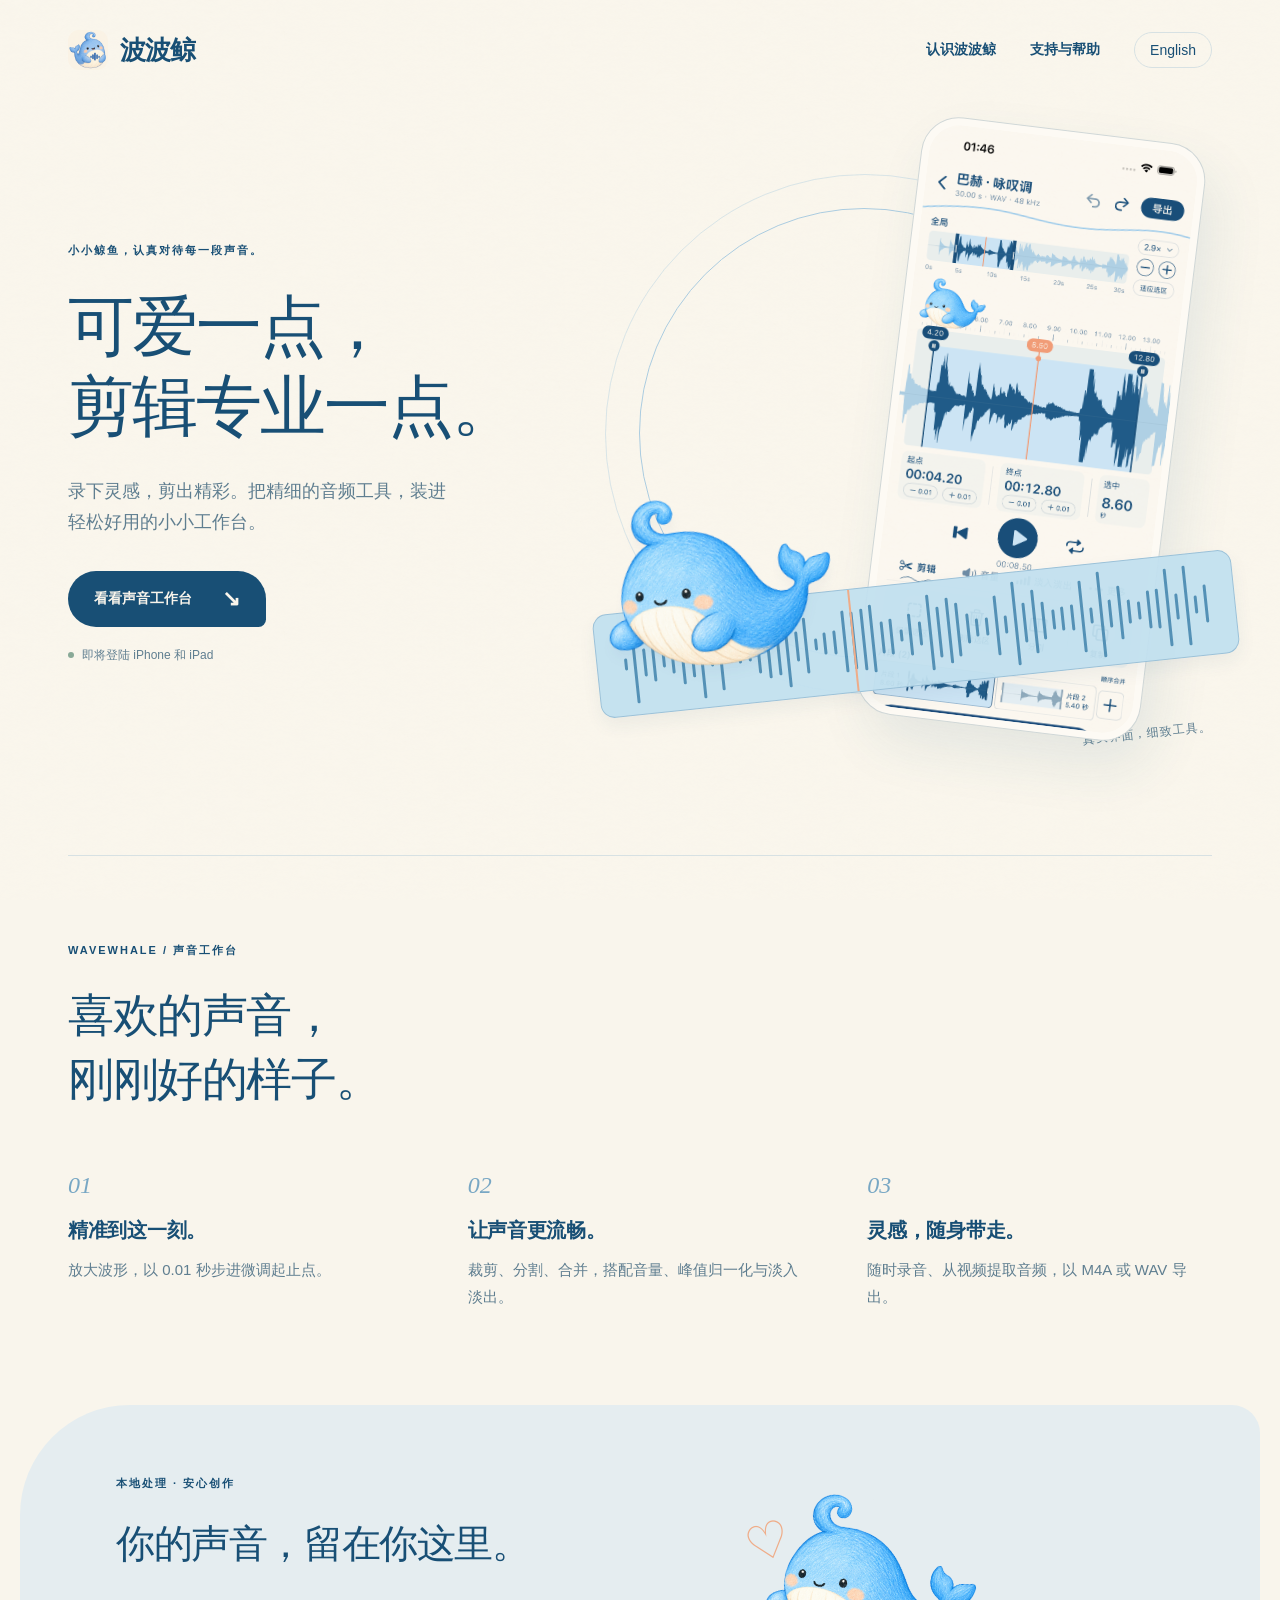
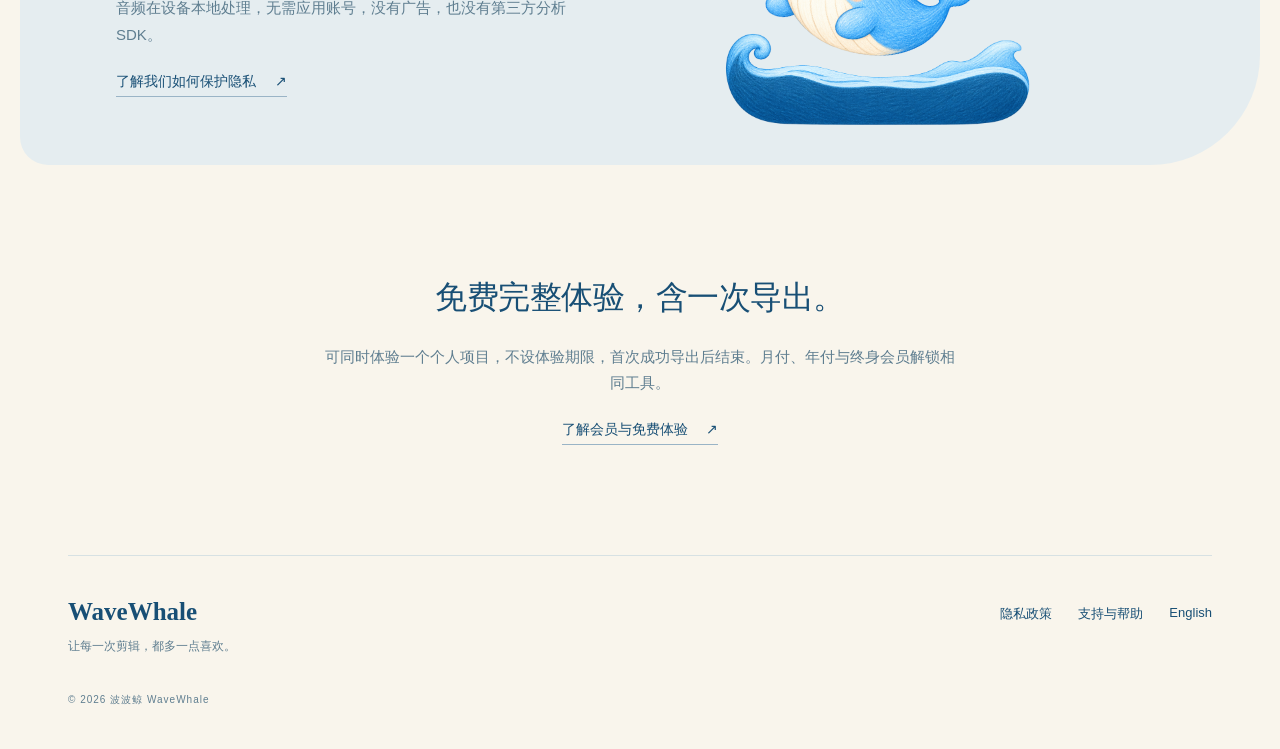
==== zh/index.html @ 1b1c47eb "Publish Chinese website, privacy and support" ====
<!doctype html><html lang="zh-Hans"><head><meta charset="utf-8"><meta name="viewport" content="width=device-width,initial-scale=1"><title>波波鲸 WaveWhale｜可爱又专业的音频剪辑</title><meta name="description" content="录下灵感，剪出精彩。把精细的音频工具，装进轻松好用的小小工作台。"><meta name="theme-color" content="#f9f5ec"><link rel="canonical" href="https://fzelinda.github.io/wavewhale/zh/index.html"><link rel="alternate" hreflang="en" href="https://fzelinda.github.io/wavewhale/index.html"><link rel="alternate" hreflang="zh-Hans" href="https://fzelinda.github.io/wavewhale/zh/index.html"><link rel="alternate" hreflang="x-default" href="https://fzelinda.github.io/wavewhale/index.html"><meta property="og:title" content="波波鲸 WaveWhale｜可爱又专业的音频剪辑"><meta property="og:description" content="录下灵感，剪出精彩。把精细的音频工具，装进轻松好用的小小工作台。"><meta property="og:type" content="website"><meta property="og:url" content="https://fzelinda.github.io/wavewhale/zh/index.html"><meta property="og:image" content="https://fzelinda.github.io/wavewhale/assets/icon.png"><meta name="twitter:card" content="summary"><link rel="icon" href="../assets/icon.png"><link rel="apple-touch-icon" href="../assets/icon.png"><link rel="stylesheet" href="../styles.css"></head><body><a class="skip" href="#main">跳到内容</a><header><a class="brand" href="index.html"><img src="../assets/icon.png" width="40" height="40" alt=""><span>波波鲸</span></a><nav aria-label="主导航"><a href="index.html#studio">认识波波鲸</a><a href="support.html">支持与帮助</a><a class="lang" href="../index.html" lang="en">English</a></nav></header><main id="main"><section class="hero"><div class="hero-copy"><p class="eyebrow">小小鲸鱼，认真对待每一段声音。</p><h1>可爱一点，<br>剪辑专业一点。</h1><p class="intro">录下灵感，剪出精彩。把精细的音频工具，装进轻松好用的小小工作台。</p><a class="button" href="#studio">看看声音工作台 <span aria-hidden="true">↘</span></a><span class="launch"><i></i>即将登陆 iPhone 和 iPad</span></div><div class="hero-scene" aria-label="波波鲸编辑界面"><span class="orbit orbit-a"></span><span class="orbit orbit-b"></span><div class="phone"><img src="../assets/editor-zh.png" width="1178" height="2556" alt="波波鲸真实编辑界面：波形、选区、裁剪与片段工具"></div><div class="sound-ribbon" aria-hidden="true"><div class="bars"><i style="--h:12%;--d:0.0s"></i><i style="--h:79%;--d:0.07s"></i><i style="--h:28%;--d:0.14s"></i><i style="--h:39%;--d:0.21000000000000002s"></i><i style="--h:14%;--d:0.28s"></i><i style="--h:28%;--d:0.35000000000000003s"></i><i style="--h:51%;--d:0.42000000000000004s"></i><i style="--h:40%;--d:0.49000000000000005s"></i><i style="--h:82%;--d:0.56s"></i><i style="--h:21%;--d:0.6300000000000001s"></i><i style="--h:70%;--d:0.7000000000000001s"></i><i style="--h:18%;--d:0.77s"></i><i style="--h:22%;--d:0.8400000000000001s"></i><i style="--h:19%;--d:0.9100000000000001s"></i><i style="--h:45%;--d:0.9800000000000001s"></i><i style="--h:57%;--d:1.05s"></i><i style="--h:52%;--d:1.12s"></i><i style="--h:78%;--d:1.1900000000000002s"></i><i style="--h:29%;--d:1.2600000000000002s"></i><i style="--h:55%;--d:1.33s"></i><i style="--h:12%;--d:1.4000000000000001s"></i><i style="--h:21%;--d:1.4700000000000002s"></i><i style="--h:24%;--d:1.54s"></i><i style="--h:61%;--d:1.61s"></i><i style="--h:56%;--d:1.6800000000000002s"></i><i style="--h:61%;--d:1.7500000000000002s"></i><i style="--h:67%;--d:1.8200000000000003s"></i><i style="--h:31%;--d:1.8900000000000001s"></i><i style="--h:36%;--d:1.9600000000000002s"></i><i style="--h:12%;--d:2.0300000000000002s"></i><i style="--h:41%;--d:2.1s"></i><i style="--h:23%;--d:2.1700000000000004s"></i><i style="--h:75%;--d:2.24s"></i><i style="--h:50%;--d:2.31s"></i><i style="--h:65%;--d:2.3800000000000003s"></i><i style="--h:53%;--d:2.45s"></i><i style="--h:29%;--d:2.5200000000000005s"></i><i style="--h:17%;--d:2.5900000000000003s"></i><i style="--h:17%;--d:2.66s"></i><i style="--h:58%;--d:2.7300000000000004s"></i><i style="--h:17%;--d:2.8000000000000003s"></i><i style="--h:83%;--d:2.87s"></i><i style="--h:40%;--d:2.9400000000000004s"></i><i style="--h:62%;--d:3.0100000000000002s"></i><i style="--h:37%;--d:3.08s"></i><i style="--h:20%;--d:3.1500000000000004s"></i><i style="--h:24%;--d:3.22s"></i><i style="--h:26%;--d:3.2900000000000005s"></i><i style="--h:71%;--d:3.3600000000000003s"></i><i style="--h:15%;--d:3.43s"></i><i style="--h:84%;--d:3.5000000000000004s"></i><i style="--h:28%;--d:3.5700000000000003s"></i><i style="--h:53%;--d:3.6400000000000006s"></i><i style="--h:23%;--d:3.7100000000000004s"></i><i style="--h:17%;--d:3.7800000000000002s"></i><i style="--h:38%;--d:3.8500000000000005s"></i><i style="--h:39%;--d:3.9200000000000004s"></i><i style="--h:77%;--d:3.99s"></i><i style="--h:26%;--d:4.0600000000000005s"></i><i style="--h:79%;--d:4.130000000000001s"></i><i style="--h:18%;--d:4.2s"></i><i style="--h:38%;--d:4.2700000000000005s"></i></div><span class="ribbon-head"></span></div><img class="scene-whale" src="../assets/whale.png" alt="" width="1254" height="1254"><span class="scene-note">真实界面，细致工具。</span></div></section><section class="studio" id="studio"><p class="eyebrow">WAVEWHALE / 声音工作台</p><h2>喜欢的声音，<br>刚刚好的样子。</h2><div class="features"><article><span class="number">01</span><h3>精准到这一刻。</h3><p>放大波形，以 0.01 秒步进微调起止点。</p></article><article><span class="number">02</span><h3>让声音更流畅。</h3><p>裁剪、分割、合并，搭配音量、峰值归一化与淡入淡出。</p></article><article><span class="number">03</span><h3>灵感，随身带走。</h3><p>随时录音、从视频提取音频，以 M4A 或 WAV 导出。</p></article></div></section><section class="privacy-feature"><div><span class="eyebrow">本地处理 · 安心创作</span><h2>你的声音，留在你这里。</h2><p>音频在设备本地处理，无需应用账号，没有广告，也没有第三方分析 SDK。</p><a class="text-link" href="privacy.html">了解我们如何保护隐私 <span aria-hidden="true">↗</span></a></div><div class="privacy-art" aria-hidden="true"><img src="../assets/whale.png" width="1254" height="1254"><span class="lock">♡</span><img class="small-wave" src="../assets/wave.png" width="1860" height="846"></div></section><section class="try"><h2>免费完整体验，含一次导出。</h2><p>可同时体验一个个人项目，不设体验期限，首次成功导出后结束。月付、年付与终身会员解锁相同工具。</p><a class="text-link" href="support.html#membership">了解会员与免费体验 <span aria-hidden="true">↗</span></a></section></main><footer><div class="footer-brand">WaveWhale<span>让每一次剪辑，都多一点喜欢。</span></div><div><a href="privacy.html">隐私政策</a><a href="support.html">支持与帮助</a><a href="../index.html">English</a></div><small>© 2026 波波鲸 WaveWhale</small></footer></body></html>
---- styles.css ----
:root{--ink:#184f75;--muted:#5f7e90;--paper:#f9f5ec;--sky:#bdddf1;--line:#d7e1e3;--orange:#efac88}*{box-sizing:border-box}html{scroll-behavior:smooth;scroll-padding-top:35px}body{margin:0;background:var(--paper);color:var(--ink);font-family:-apple-system,BlinkMacSystemFont,'Segoe UI','PingFang SC','Microsoft YaHei',sans-serif;-webkit-font-smoothing:antialiased}body:before{content:'';position:fixed;inset:0;background:url(assets/paper.png) center/900px;opacity:.2;z-index:-1;pointer-events:none}a{color:inherit;text-decoration:none}a:focus-visible{outline:3px solid var(--orange);outline-offset:6px;border-radius:3px}p{line-height:1.75;margin:0}header{max-width:1240px;margin:auto;padding:30px 48px;display:flex;align-items:center;justify-content:space-between;gap:20px}.brand{display:flex;gap:12px;align-items:center;font-family:Georgia,'Songti SC',serif;font-size:26px;font-weight:700;letter-spacing:-1px}.brand img{border-radius:11px}nav{display:flex;align-items:center;gap:34px;font-size:14px;font-weight:600}nav a:hover,.text-link:hover{color:#3183b4}.lang{border:1px solid var(--line);padding:9px 15px;border-radius:24px;font-weight:500}.skip{position:fixed;top:-100px;left:15px;background:var(--ink);color:white;padding:15px;z-index:50}.skip:focus{top:15px}.hero{max-width:1240px;margin:auto;display:grid;grid-template-columns:.96fr 1.04fr;min-height:755px;align-items:center;padding:15px 48px 65px;gap:35px;overflow:hidden}.eyebrow{font-size:11px;letter-spacing:2px;font-weight:700;line-height:1.7}.hero h1{font-family:Georgia,'Songti SC','STSong',serif;font-size:clamp(58px,6.4vw,85px);line-height:1.07;letter-spacing:-4px;margin:27px 0 28px;font-weight:500}.hero .intro{font-size:18px;max-width:390px;color:var(--muted)}.button{display:inline-flex;justify-content:space-between;align-items:center;gap:30px;background:var(--ink);color:var(--paper);border-radius:30px 30px 8px 30px;padding:17px 26px;font-size:14px;font-weight:600;transition:transform .25s,background .25s}.button:hover{background:#22658d;transform:translateY(-3px)}.button span{font-size:22px;line-height:1}.hero .button{margin-top:32px}.launch{display:flex;align-items:center;gap:8px;font-size:12px;color:var(--muted);margin-top:20px}.launch i{width:6px;height:6px;background:#89a997;border-radius:50%}.hero-scene{position:relative;height:670px;isolation:isolate}.phone{position:absolute;top:10px;right:38px;width:286px;padding:7px;background:#fdfaf4;border:1px solid #d0d7d7;border-radius:38px;transform:rotate(7deg);box-shadow:14px 26px 55px #23587819;overflow:hidden;z-index:2}.phone img{display:block;width:100%;height:auto;border-radius:31px}.orbit{position:absolute;border-radius:50%;border:1px solid #abcce0;z-index:-1}.orbit-a{width:450px;height:450px;top:90px;left:4px}.orbit-b{width:520px;height:520px;top:56px;left:-30px;opacity:.42}.sound-ribbon{position:absolute;z-index:3;left:-40px;right:-25px;bottom:102px;height:104px;background:#c2e0efef;border-radius:14px;transform:rotate(-6deg);border:1px solid #9bc1d8;box-shadow:0 8px 18px #1e567310;overflow:hidden}.bars{height:100%;display:flex;align-items:center;justify-content:space-evenly;padding:0 20px}.bars i{height:var(--h);width:3px;border-radius:3px;background:#397ea8;opacity:.8}.ribbon-head{position:absolute;width:2px;top:0;bottom:0;left:40%;background:var(--orange);animation:playhead 8s ease-in-out infinite}.scene-whale{position:absolute;width:240px;height:auto;z-index:4;left:-42px;bottom:95px;transform:rotate(-8deg);filter:drop-shadow(0 10px 5px #17446609)}.scene-note{position:absolute;bottom:46px;right:0;font-size:12px;letter-spacing:1px;transform:rotate(-6deg);color:var(--muted)}.studio{max-width:1144px;margin:0 auto;padding:85px 0 95px;border-top:1px solid var(--line)}h2{font-family:Georgia,'Songti SC',serif;font-size:46px;letter-spacing:-1.4px;line-height:1.2;font-weight:500;margin:24px 0}.features{display:grid;grid-template-columns:repeat(3,1fr);gap:55px;margin-top:60px}.number{font-family:Georgia,serif;font-style:italic;font-size:24px;color:#78a7c4}.features h3{font-size:20px;font-weight:600;margin:18px 0 13px;letter-spacing:-.3px}.features p{font-size:15px;color:var(--muted)}.privacy-feature{position:relative;max-width:1240px;margin:0 auto;padding:65px 96px;background:#e5edf0;display:grid;grid-template-columns:1.3fr 1fr;gap:60px;border-radius:110px 28px 110px 28px;overflow:hidden;align-items:center}.privacy-feature h2{font-size:39px}.privacy-feature p{font-size:15px;color:var(--muted);max-width:460px}.text-link{display:inline-block;font-size:14px;border-bottom:1px solid #9ab4c6;padding:0 0 5px;margin-top:25px}.text-link span{margin-left:15px}.privacy-art{height:230px;position:relative}.privacy-art>img:first-child{width:215px;height:auto;position:absolute;left:30px;top:-5px;transform:rotate(9deg)}.privacy-art .small-wave{position:absolute;width:310px;height:auto;left:-12px;bottom:-33px}.lock{position:absolute;top:43px;left:12px;color:var(--orange);font-size:50px;transform:rotate(-18deg);z-index:1}.try{max-width:680px;text-align:center;margin:110px auto;padding:0 24px}.try h2{font-size:32px;letter-spacing:-.5px}.try p{color:var(--muted);font-size:15px}footer{max-width:1144px;margin:0 auto;border-top:1px solid var(--line);padding:42px 0;display:flex;justify-content:space-between;align-items:flex-start;flex-wrap:wrap;gap:35px}.footer-brand{font-family:Georgia,serif;font-size:25px;font-weight:700}.footer-brand span{display:block;font:12px/1.8 -apple-system,BlinkMacSystemFont,'Segoe UI',sans-serif;color:var(--muted);margin-top:10px}footer>div:nth-child(2){display:flex;gap:26px;font-size:13px;padding-top:7px}footer small{width:100%;font-size:10px;letter-spacing:1px;color:var(--muted)}.document{max-width:1144px;margin:40px auto 100px}.document-title{border-bottom:1px solid var(--line);padding:30px 0 55px}.document h1{font:500 65px/1.15 Georgia,'Songti SC',serif;letter-spacing:-2px;margin:22px 0}.document-title>p:not(.eyebrow){color:var(--muted);font-size:17px}.document-title small{display:block;color:var(--muted);font-size:12px;margin-top:14px}.document-grid{display:grid;grid-template-columns:230px 1fr;gap:65px;padding-top:50px}.document aside{align-self:start;position:sticky;top:28px}.document aside h2{font:600 12px/1.5 -apple-system,BlinkMacSystemFont,sans-serif;letter-spacing:1px;margin:0 0 20px;color:var(--muted)}.document aside a{display:block;font-size:13px;line-height:1.5;padding:8px 0}.document aside a:hover{text-decoration:underline}.document article{max-width:740px}.document article section{scroll-margin-top:35px;margin-bottom:39px}.document article h2{font:600 22px/1.4 -apple-system,BlinkMacSystemFont,'Segoe UI','PingFang SC',sans-serif;letter-spacing:-.2px;margin:0 0 14px}.document article p{font-size:15px;line-height:1.9;color:#3e6178}.document article p a{text-decoration:underline;text-decoration-color:#a4bccc;text-underline-offset:3px}.contact{padding:30px;background:#eaf0f0;border-radius:12px 40px 12px 40px}.contact p{font-size:12px!important;line-height:1.7!important;margin-top:20px}.contact .button{font-size:13px}html[lang=zh-Hans] .hero h1{font-size:66px;line-height:1.22;letter-spacing:-2px}html[lang=zh-Hans] h2{line-height:1.4}html[lang=zh-Hans] .document h1{font-size:57px}@keyframes playhead{0%,100%{left:31%}50%{left:76%}}@media(max-width:1200px){.studio,footer,.document{margin-left:48px;margin-right:48px}.privacy-feature{margin-left:24px;margin-right:24px;padding:55px 55px}.hero{gap:0}.phone{right:5px}.sound-ribbon{right:-25px;left:-10px}.scene-whale{left:-20px;width:215px}.hero h1{font-size:68px}.hero-scene{height:635px}html[lang=zh-Hans] .hero h1{font-size:57px}}@media(max-width:850px){header{padding:24px}.hero{padding:30px 24px 50px;grid-template-columns:1fr;gap:25px;max-width:620px}.hero-copy{text-align:center}.hero .intro{margin:auto}.hero h1{font-size:68px;letter-spacing:-3px}.hero .button{margin-top:25px}.launch{justify-content:center}.hero-scene{height:650px;max-width:500px;width:100%;margin:auto}.phone{right:55px}.scene-whale{left:4px;width:215px}.sound-ribbon{left:10px;right:10px}.orbit-a{left:0}.orbit-b{left:-35px}.scene-note{right:38px}.studio{margin:0 32px;padding:55px 0}.features{gap:26px;margin-top:40px}.features h3{font-size:18px}.features p{font-size:14px}h2{font-size:40px}.privacy-feature{padding:45px 35px;gap:20px;grid-template-columns:1.3fr 1fr}.privacy-feature h2{font-size:31px}.privacy-art{transform:scale(.82);transform-origin:left center}.document{margin:20px 32px 65px}.document-grid{grid-template-columns:1fr;gap:30px;padding-top:30px}.document aside{position:static;display:flex;flex-wrap:wrap;gap:3px 20px;border-bottom:1px solid var(--line);padding-bottom:25px}.document aside h2{width:100%;margin-bottom:6px}.document aside a{font-size:12px}.document h1{font-size:53px}.document-title{padding-top:20px}footer{margin:0 32px}.try{margin:75px auto}}@media(max-width:540px){header{padding:20px;gap:10px}.brand{font-size:21px;gap:8px}.brand img{width:33px;height:33px;border-radius:9px}nav{gap:13px;font-size:12px}nav a:first-child{display:none}.lang{padding:7px 10px}.hero{padding:30px 20px 28px}.eyebrow{font-size:9px;letter-spacing:1.4px}.hero h1{font-size:61px;margin:22px 0;letter-spacing:-2px}.hero .intro{font-size:16px;max-width:325px}.hero .button{font-size:13px}.hero-scene{height:600px;margin-top:16px}.phone{width:250px;right:25px;top:10px;border-radius:33px}.phone img{border-radius:27px}.orbit-a{width:335px;height:335px;left:0;top:95px}.orbit-b{width:395px;height:395px;left:-30px;top:65px}.scene-whale{width:185px;left:-9px;bottom:97px}.sound-ribbon{height:84px;left:-5px;right:-9px;bottom:109px}.bars{padding:0 10px}.bars i{width:2px}.scene-note{right:7px;bottom:57px;font-size:10px}.studio{margin:0 24px;padding:50px 0}.studio h2{font-size:36px}.features{grid-template-columns:1fr;gap:28px;margin-top:32px}.features article{position:relative;padding-left:43px}.number{position:absolute;left:0;top:5px;font-size:21px}.features h3{margin:0 0 9px}.features p{font-size:14px}.privacy-feature{display:flex;flex-direction:column;margin:0 16px;padding:42px 28px 5px;border-radius:65px 20px 65px 20px;gap:0;align-items:stretch}.privacy-feature h2{font-size:30px}.privacy-art{height:235px;max-width:285px;width:100%;align-self:center;transform:scale(.86);transform-origin:center}.privacy-art .small-wave{bottom:-10px}.privacy-art>img:first-child{top:12px}.try{margin:60px auto}.try h2{font-size:27px}.try p{font-size:14px}footer{margin:0 24px;padding:30px 0;gap:25px}footer>div:nth-child(2){gap:23px;font-size:12px}.document{margin:15px 24px 55px}.document h1{font-size:44px;letter-spacing:-1.5px}.document-title{padding-bottom:35px}.document-title>p:not(.eyebrow){font-size:15px}.document article h2{font-size:20px}.document article p{font-size:14px}.contact{padding:24px}.contact .button{padding:15px 18px;gap:15px;font-size:12px}html[lang=zh-Hans] .hero h1{font-size:46px;line-height:1.3;letter-spacing:-1px}html[lang=zh-Hans] .document h1{font-size:40px}html[lang=zh-Hans] .studio h2{font-size:32px}}@media(prefers-reduced-motion:reduce){html{scroll-behavior:auto}*,*:before,*:after{animation:none!important;transition:none!important}}
h1,h2{text-wrap:balance}@media(max-width:540px){.scene-note{bottom:34px}html[lang=zh-Hans] .privacy-feature h2{font-size:28px}html[lang=zh-Hans] .try h2{font-size:25px}}
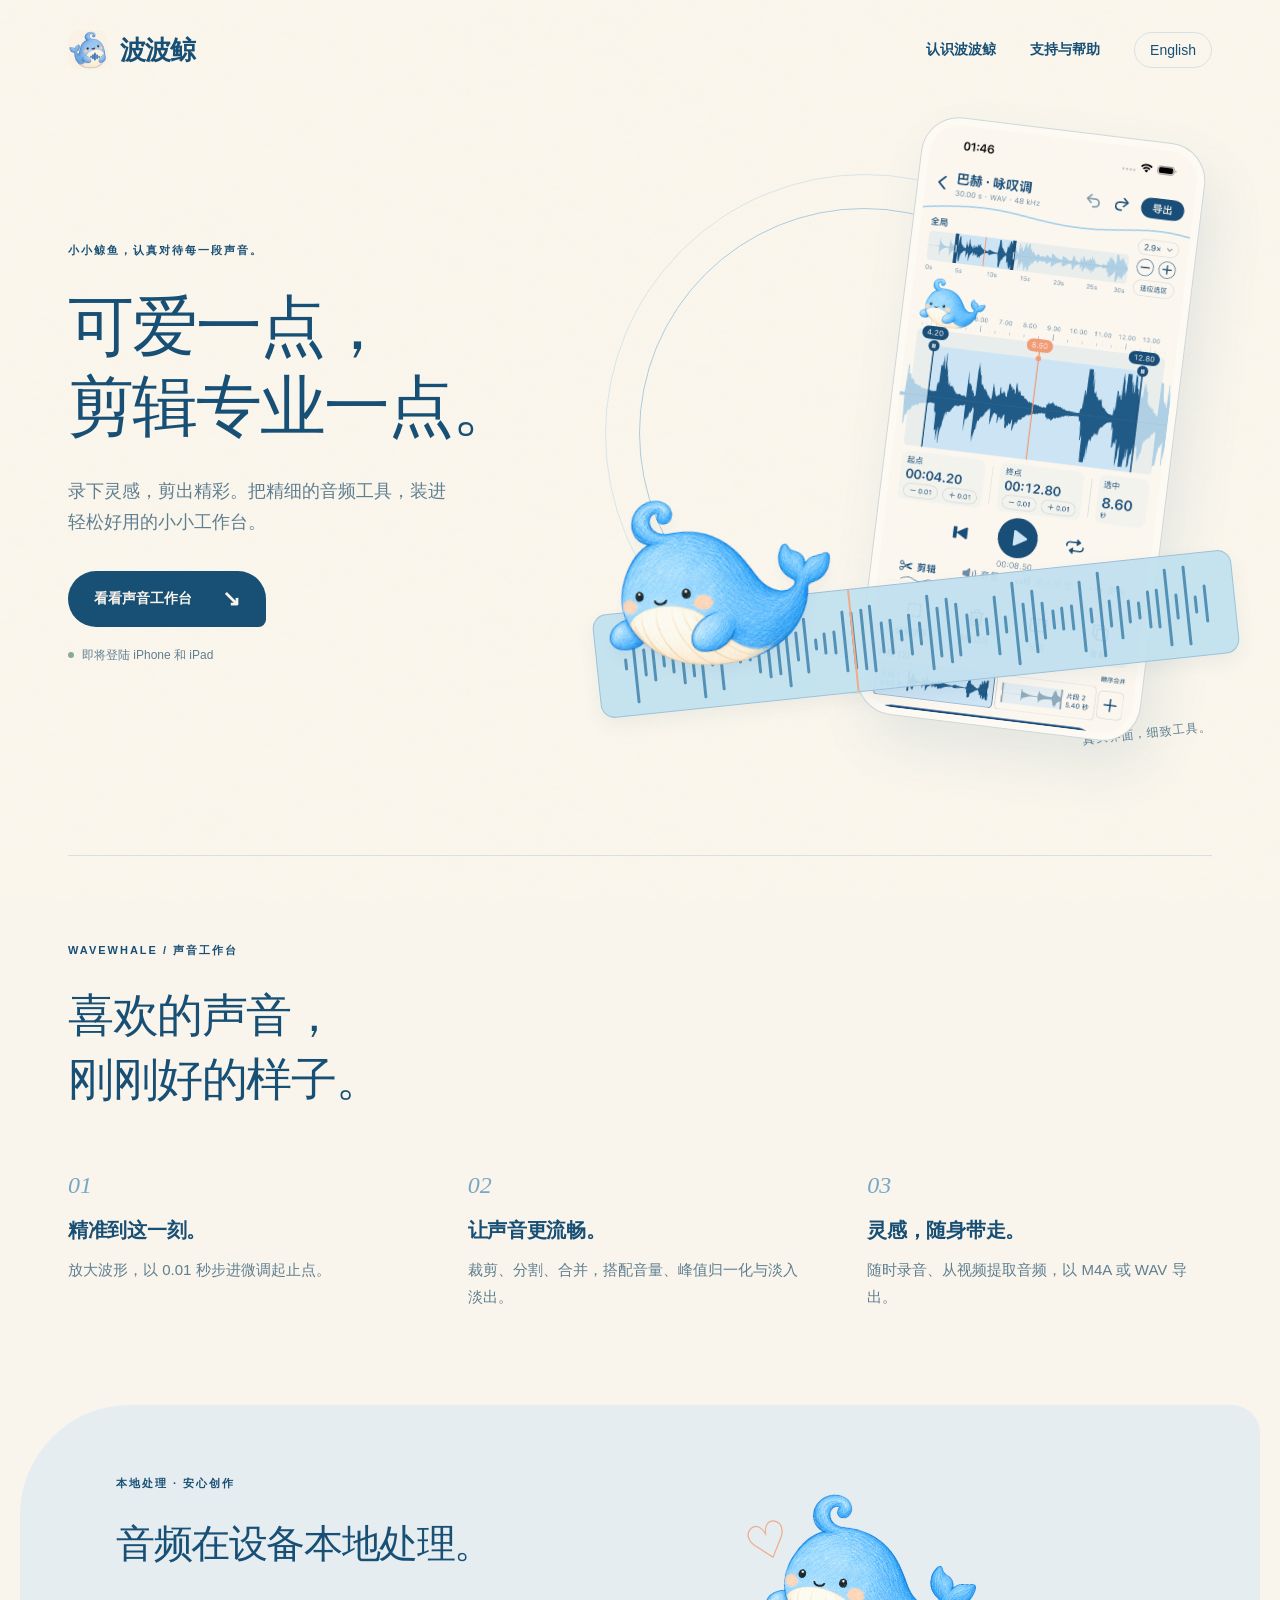
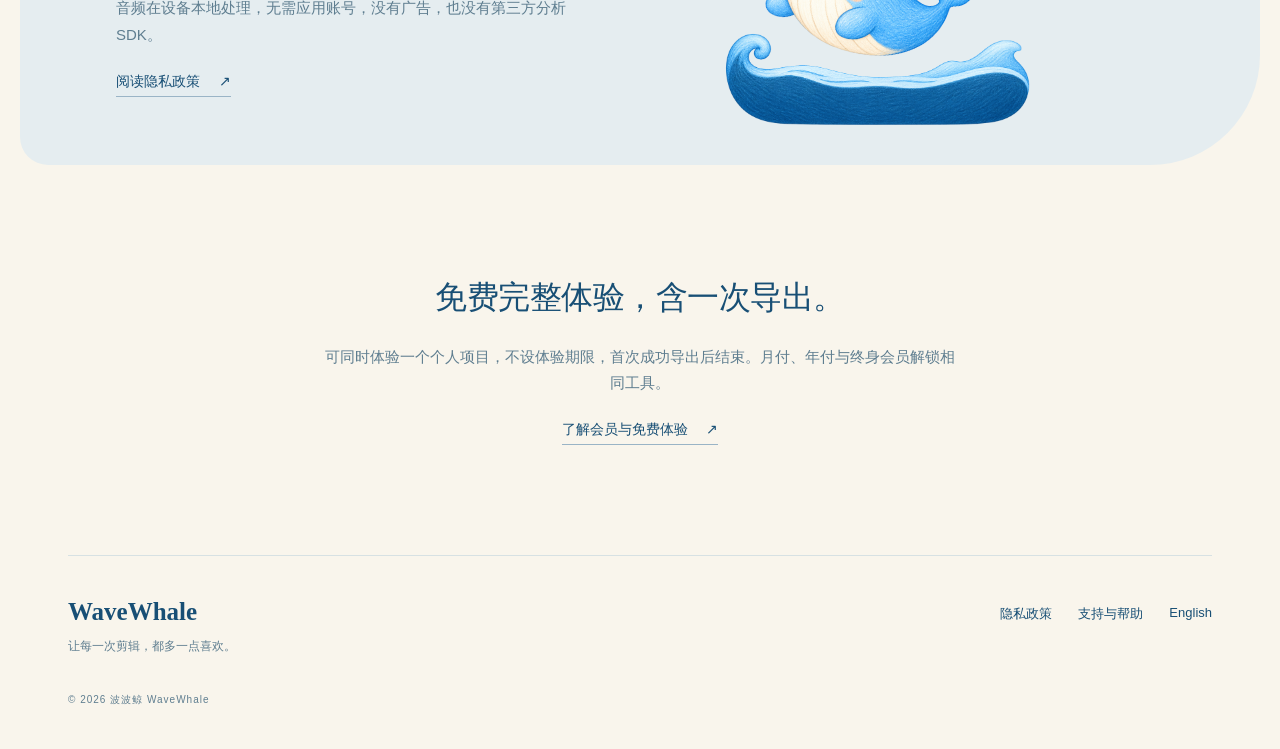
==== commit dd7a594a: "Simplify Chinese homepage privacy wording" ====
--- a/zh/index.html
+++ b/zh/index.html
@@ -1 +1 @@
-<!doctype html><html lang="zh-Hans"><head><meta charset="utf-8"><meta name="viewport" content="width=device-width,initial-scale=1"><title>波波鲸 WaveWhale｜可爱又专业的音频剪辑</title><meta name="description" content="录下灵感，剪出精彩。把精细的音频工具，装进轻松好用的小小工作台。"><meta name="theme-color" content="#f9f5ec"><link rel="canonical" href="https://fzelinda.github.io/wavewhale/zh/index.html"><link rel="alternate" hreflang="en" href="https://fzelinda.github.io/wavewhale/index.html"><link rel="alternate" hreflang="zh-Hans" href="https://fzelinda.github.io/wavewhale/zh/index.html"><link rel="alternate" hreflang="x-default" href="https://fzelinda.github.io/wavewhale/index.html"><meta property="og:title" content="波波鲸 WaveWhale｜可爱又专业的音频剪辑"><meta property="og:description" content="录下灵感，剪出精彩。把精细的音频工具，装进轻松好用的小小工作台。"><meta property="og:type" content="website"><meta property="og:url" content="https://fzelinda.github.io/wavewhale/zh/index.html"><meta property="og:image" content="https://fzelinda.github.io/wavewhale/assets/icon.png"><meta name="twitter:card" content="summary"><link rel="icon" href="../assets/icon.png"><link rel="apple-touch-icon" href="../assets/icon.png"><link rel="stylesheet" href="../styles.css"></head><body><a class="skip" href="#main">跳到内容</a><header><a class="brand" href="index.html"><img src="../assets/icon.png" width="40" height="40" alt=""><span>波波鲸</span></a><nav aria-label="主导航"><a href="index.html#studio">认识波波鲸</a><a href="support.html">支持与帮助</a><a class="lang" href="../index.html" lang="en">English</a></nav></header><main id="main"><section class="hero"><div class="hero-copy"><p class="eyebrow">小小鲸鱼，认真对待每一段声音。</p><h1>可爱一点，<br>剪辑专业一点。</h1><p class="intro">录下灵感，剪出精彩。把精细的音频工具，装进轻松好用的小小工作台。</p><a class="button" href="#studio">看看声音工作台 <span aria-hidden="true">↘</span></a><span class="launch"><i></i>即将登陆 iPhone 和 iPad</span></div><div class="hero-scene" aria-label="波波鲸编辑界面"><span class="orbit orbit-a"></span><span class="orbit orbit-b"></span><div class="phone"><img src="../assets/editor-zh.png" width="1178" height="2556" alt="波波鲸真实编辑界面：波形、选区、裁剪与片段工具"></div><div class="sound-ribbon" aria-hidden="true"><div class="bars"><i style="--h:12%;--d:0.0s"></i><i style="--h:79%;--d:0.07s"></i><i style="--h:28%;--d:0.14s"></i><i style="--h:39%;--d:0.21000000000000002s"></i><i style="--h:14%;--d:0.28s"></i><i style="--h:28%;--d:0.35000000000000003s"></i><i style="--h:51%;--d:0.42000000000000004s"></i><i style="--h:40%;--d:0.49000000000000005s"></i><i style="--h:82%;--d:0.56s"></i><i style="--h:21%;--d:0.6300000000000001s"></i><i style="--h:70%;--d:0.7000000000000001s"></i><i style="--h:18%;--d:0.77s"></i><i style="--h:22%;--d:0.8400000000000001s"></i><i style="--h:19%;--d:0.9100000000000001s"></i><i style="--h:45%;--d:0.9800000000000001s"></i><i style="--h:57%;--d:1.05s"></i><i style="--h:52%;--d:1.12s"></i><i style="--h:78%;--d:1.1900000000000002s"></i><i style="--h:29%;--d:1.2600000000000002s"></i><i style="--h:55%;--d:1.33s"></i><i style="--h:12%;--d:1.4000000000000001s"></i><i style="--h:21%;--d:1.4700000000000002s"></i><i style="--h:24%;--d:1.54s"></i><i style="--h:61%;--d:1.61s"></i><i style="--h:56%;--d:1.6800000000000002s"></i><i style="--h:61%;--d:1.7500000000000002s"></i><i style="--h:67%;--d:1.8200000000000003s"></i><i style="--h:31%;--d:1.8900000000000001s"></i><i style="--h:36%;--d:1.9600000000000002s"></i><i style="--h:12%;--d:2.0300000000000002s"></i><i style="--h:41%;--d:2.1s"></i><i style="--h:23%;--d:2.1700000000000004s"></i><i style="--h:75%;--d:2.24s"></i><i style="--h:50%;--d:2.31s"></i><i style="--h:65%;--d:2.3800000000000003s"></i><i style="--h:53%;--d:2.45s"></i><i style="--h:29%;--d:2.5200000000000005s"></i><i style="--h:17%;--d:2.5900000000000003s"></i><i style="--h:17%;--d:2.66s"></i><i style="--h:58%;--d:2.7300000000000004s"></i><i style="--h:17%;--d:2.8000000000000003s"></i><i style="--h:83%;--d:2.87s"></i><i style="--h:40%;--d:2.9400000000000004s"></i><i style="--h:62%;--d:3.0100000000000002s"></i><i style="--h:37%;--d:3.08s"></i><i style="--h:20%;--d:3.1500000000000004s"></i><i style="--h:24%;--d:3.22s"></i><i style="--h:26%;--d:3.2900000000000005s"></i><i style="--h:71%;--d:3.3600000000000003s"></i><i style="--h:15%;--d:3.43s"></i><i style="--h:84%;--d:3.5000000000000004s"></i><i style="--h:28%;--d:3.5700000000000003s"></i><i style="--h:53%;--d:3.6400000000000006s"></i><i style="--h:23%;--d:3.7100000000000004s"></i><i style="--h:17%;--d:3.7800000000000002s"></i><i style="--h:38%;--d:3.8500000000000005s"></i><i style="--h:39%;--d:3.9200000000000004s"></i><i style="--h:77%;--d:3.99s"></i><i style="--h:26%;--d:4.0600000000000005s"></i><i style="--h:79%;--d:4.130000000000001s"></i><i style="--h:18%;--d:4.2s"></i><i style="--h:38%;--d:4.2700000000000005s"></i></div><span class="ribbon-head"></span></div><img class="scene-whale" src="../assets/whale.png" alt="" width="1254" height="1254"><span class="scene-note">真实界面，细致工具。</span></div></section><section class="studio" id="studio"><p class="eyebrow">WAVEWHALE / 声音工作台</p><h2>喜欢的声音，<br>刚刚好的样子。</h2><div class="features"><article><span class="number">01</span><h3>精准到这一刻。</h3><p>放大波形，以 0.01 秒步进微调起止点。</p></article><article><span class="number">02</span><h3>让声音更流畅。</h3><p>裁剪、分割、合并，搭配音量、峰值归一化与淡入淡出。</p></article><article><span class="number">03</span><h3>灵感，随身带走。</h3><p>随时录音、从视频提取音频，以 M4A 或 WAV 导出。</p></article></div></section><section class="privacy-feature"><div><span class="eyebrow">本地处理 · 安心创作</span><h2>你的声音，留在你这里。</h2><p>音频在设备本地处理，无需应用账号，没有广告，也没有第三方分析 SDK。</p><a class="text-link" href="privacy.html">了解我们如何保护隐私 <span aria-hidden="true">↗</span></a></div><div class="privacy-art" aria-hidden="true"><img src="../assets/whale.png" width="1254" height="1254"><span class="lock">♡</span><img class="small-wave" src="../assets/wave.png" width="1860" height="846"></div></section><section class="try"><h2>免费完整体验，含一次导出。</h2><p>可同时体验一个个人项目，不设体验期限，首次成功导出后结束。月付、年付与终身会员解锁相同工具。</p><a class="text-link" href="support.html#membership">了解会员与免费体验 <span aria-hidden="true">↗</span></a></section></main><footer><div class="footer-brand">WaveWhale<span>让每一次剪辑，都多一点喜欢。</span></div><div><a href="privacy.html">隐私政策</a><a href="support.html">支持与帮助</a><a href="../index.html">English</a></div><small>© 2026 波波鲸 WaveWhale</small></footer></body></html>+<!doctype html><html lang="zh-Hans"><head><meta charset="utf-8"><meta name="viewport" content="width=device-width,initial-scale=1"><title>波波鲸 WaveWhale｜可爱又专业的音频剪辑</title><meta name="description" content="录下灵感，剪出精彩。把精细的音频工具，装进轻松好用的小小工作台。"><meta name="theme-color" content="#f9f5ec"><link rel="canonical" href="https://fzelinda.github.io/wavewhale/zh/index.html"><link rel="alternate" hreflang="en" href="https://fzelinda.github.io/wavewhale/index.html"><link rel="alternate" hreflang="zh-Hans" href="https://fzelinda.github.io/wavewhale/zh/index.html"><link rel="alternate" hreflang="x-default" href="https://fzelinda.github.io/wavewhale/index.html"><meta property="og:title" content="波波鲸 WaveWhale｜可爱又专业的音频剪辑"><meta property="og:description" content="录下灵感，剪出精彩。把精细的音频工具，装进轻松好用的小小工作台。"><meta property="og:type" content="website"><meta property="og:url" content="https://fzelinda.github.io/wavewhale/zh/index.html"><meta property="og:image" content="https://fzelinda.github.io/wavewhale/assets/icon.png"><meta name="twitter:card" content="summary"><link rel="icon" href="../assets/icon.png"><link rel="apple-touch-icon" href="../assets/icon.png"><link rel="stylesheet" href="../styles.css"></head><body><a class="skip" href="#main">跳到内容</a><header><a class="brand" href="index.html"><img src="../assets/icon.png" width="40" height="40" alt=""><span>波波鲸</span></a><nav aria-label="主导航"><a href="index.html#studio">认识波波鲸</a><a href="support.html">支持与帮助</a><a class="lang" href="../index.html" lang="en">English</a></nav></header><main id="main"><section class="hero"><div class="hero-copy"><p class="eyebrow">小小鲸鱼，认真对待每一段声音。</p><h1>可爱一点，<br>剪辑专业一点。</h1><p class="intro">录下灵感，剪出精彩。把精细的音频工具，装进轻松好用的小小工作台。</p><a class="button" href="#studio">看看声音工作台 <span aria-hidden="true">↘</span></a><span class="launch"><i></i>即将登陆 iPhone 和 iPad</span></div><div class="hero-scene" aria-label="波波鲸编辑界面"><span class="orbit orbit-a"></span><span class="orbit orbit-b"></span><div class="phone"><img src="../assets/editor-zh.png" width="1178" height="2556" alt="波波鲸真实编辑界面：波形、选区、裁剪与片段工具"></div><div class="sound-ribbon" aria-hidden="true"><div class="bars"><i style="--h:12%;--d:0.0s"></i><i style="--h:79%;--d:0.07s"></i><i style="--h:28%;--d:0.14s"></i><i style="--h:39%;--d:0.21000000000000002s"></i><i style="--h:14%;--d:0.28s"></i><i style="--h:28%;--d:0.35000000000000003s"></i><i style="--h:51%;--d:0.42000000000000004s"></i><i style="--h:40%;--d:0.49000000000000005s"></i><i style="--h:82%;--d:0.56s"></i><i style="--h:21%;--d:0.6300000000000001s"></i><i style="--h:70%;--d:0.7000000000000001s"></i><i style="--h:18%;--d:0.77s"></i><i style="--h:22%;--d:0.8400000000000001s"></i><i style="--h:19%;--d:0.9100000000000001s"></i><i style="--h:45%;--d:0.9800000000000001s"></i><i style="--h:57%;--d:1.05s"></i><i style="--h:52%;--d:1.12s"></i><i style="--h:78%;--d:1.1900000000000002s"></i><i style="--h:29%;--d:1.2600000000000002s"></i><i style="--h:55%;--d:1.33s"></i><i style="--h:12%;--d:1.4000000000000001s"></i><i style="--h:21%;--d:1.4700000000000002s"></i><i style="--h:24%;--d:1.54s"></i><i style="--h:61%;--d:1.61s"></i><i style="--h:56%;--d:1.6800000000000002s"></i><i style="--h:61%;--d:1.7500000000000002s"></i><i style="--h:67%;--d:1.8200000000000003s"></i><i style="--h:31%;--d:1.8900000000000001s"></i><i style="--h:36%;--d:1.9600000000000002s"></i><i style="--h:12%;--d:2.0300000000000002s"></i><i style="--h:41%;--d:2.1s"></i><i style="--h:23%;--d:2.1700000000000004s"></i><i style="--h:75%;--d:2.24s"></i><i style="--h:50%;--d:2.31s"></i><i style="--h:65%;--d:2.3800000000000003s"></i><i style="--h:53%;--d:2.45s"></i><i style="--h:29%;--d:2.5200000000000005s"></i><i style="--h:17%;--d:2.5900000000000003s"></i><i style="--h:17%;--d:2.66s"></i><i style="--h:58%;--d:2.7300000000000004s"></i><i style="--h:17%;--d:2.8000000000000003s"></i><i style="--h:83%;--d:2.87s"></i><i style="--h:40%;--d:2.9400000000000004s"></i><i style="--h:62%;--d:3.0100000000000002s"></i><i style="--h:37%;--d:3.08s"></i><i style="--h:20%;--d:3.1500000000000004s"></i><i style="--h:24%;--d:3.22s"></i><i style="--h:26%;--d:3.2900000000000005s"></i><i style="--h:71%;--d:3.3600000000000003s"></i><i style="--h:15%;--d:3.43s"></i><i style="--h:84%;--d:3.5000000000000004s"></i><i style="--h:28%;--d:3.5700000000000003s"></i><i style="--h:53%;--d:3.6400000000000006s"></i><i style="--h:23%;--d:3.7100000000000004s"></i><i style="--h:17%;--d:3.7800000000000002s"></i><i style="--h:38%;--d:3.8500000000000005s"></i><i style="--h:39%;--d:3.9200000000000004s"></i><i style="--h:77%;--d:3.99s"></i><i style="--h:26%;--d:4.0600000000000005s"></i><i style="--h:79%;--d:4.130000000000001s"></i><i style="--h:18%;--d:4.2s"></i><i style="--h:38%;--d:4.2700000000000005s"></i></div><span class="ribbon-head"></span></div><img class="scene-whale" src="../assets/whale.png" alt="" width="1254" height="1254"><span class="scene-note">真实界面，细致工具。</span></div></section><section class="studio" id="studio"><p class="eyebrow">WAVEWHALE / 声音工作台</p><h2>喜欢的声音，<br>刚刚好的样子。</h2><div class="features"><article><span class="number">01</span><h3>精准到这一刻。</h3><p>放大波形，以 0.01 秒步进微调起止点。</p></article><article><span class="number">02</span><h3>让声音更流畅。</h3><p>裁剪、分割、合并，搭配音量、峰值归一化与淡入淡出。</p></article><article><span class="number">03</span><h3>灵感，随身带走。</h3><p>随时录音、从视频提取音频，以 M4A 或 WAV 导出。</p></article></div></section><section class="privacy-feature"><div><span class="eyebrow">本地处理 · 安心创作</span><h2>音频在设备本地处理。</h2><p>音频在设备本地处理，无需应用账号，没有广告，也没有第三方分析 SDK。</p><a class="text-link" href="privacy.html">阅读隐私政策 <span aria-hidden="true">↗</span></a></div><div class="privacy-art" aria-hidden="true"><img src="../assets/whale.png" width="1254" height="1254"><span class="lock">♡</span><img class="small-wave" src="../assets/wave.png" width="1860" height="846"></div></section><section class="try"><h2>免费完整体验，含一次导出。</h2><p>可同时体验一个个人项目，不设体验期限，首次成功导出后结束。月付、年付与终身会员解锁相同工具。</p><a class="text-link" href="support.html#membership">了解会员与免费体验 <span aria-hidden="true">↗</span></a></section></main><footer><div class="footer-brand">WaveWhale<span>让每一次剪辑，都多一点喜欢。</span></div><div><a href="privacy.html">隐私政策</a><a href="support.html">支持与帮助</a><a href="../index.html">English</a></div><small>© 2026 波波鲸 WaveWhale</small></footer></body></html>
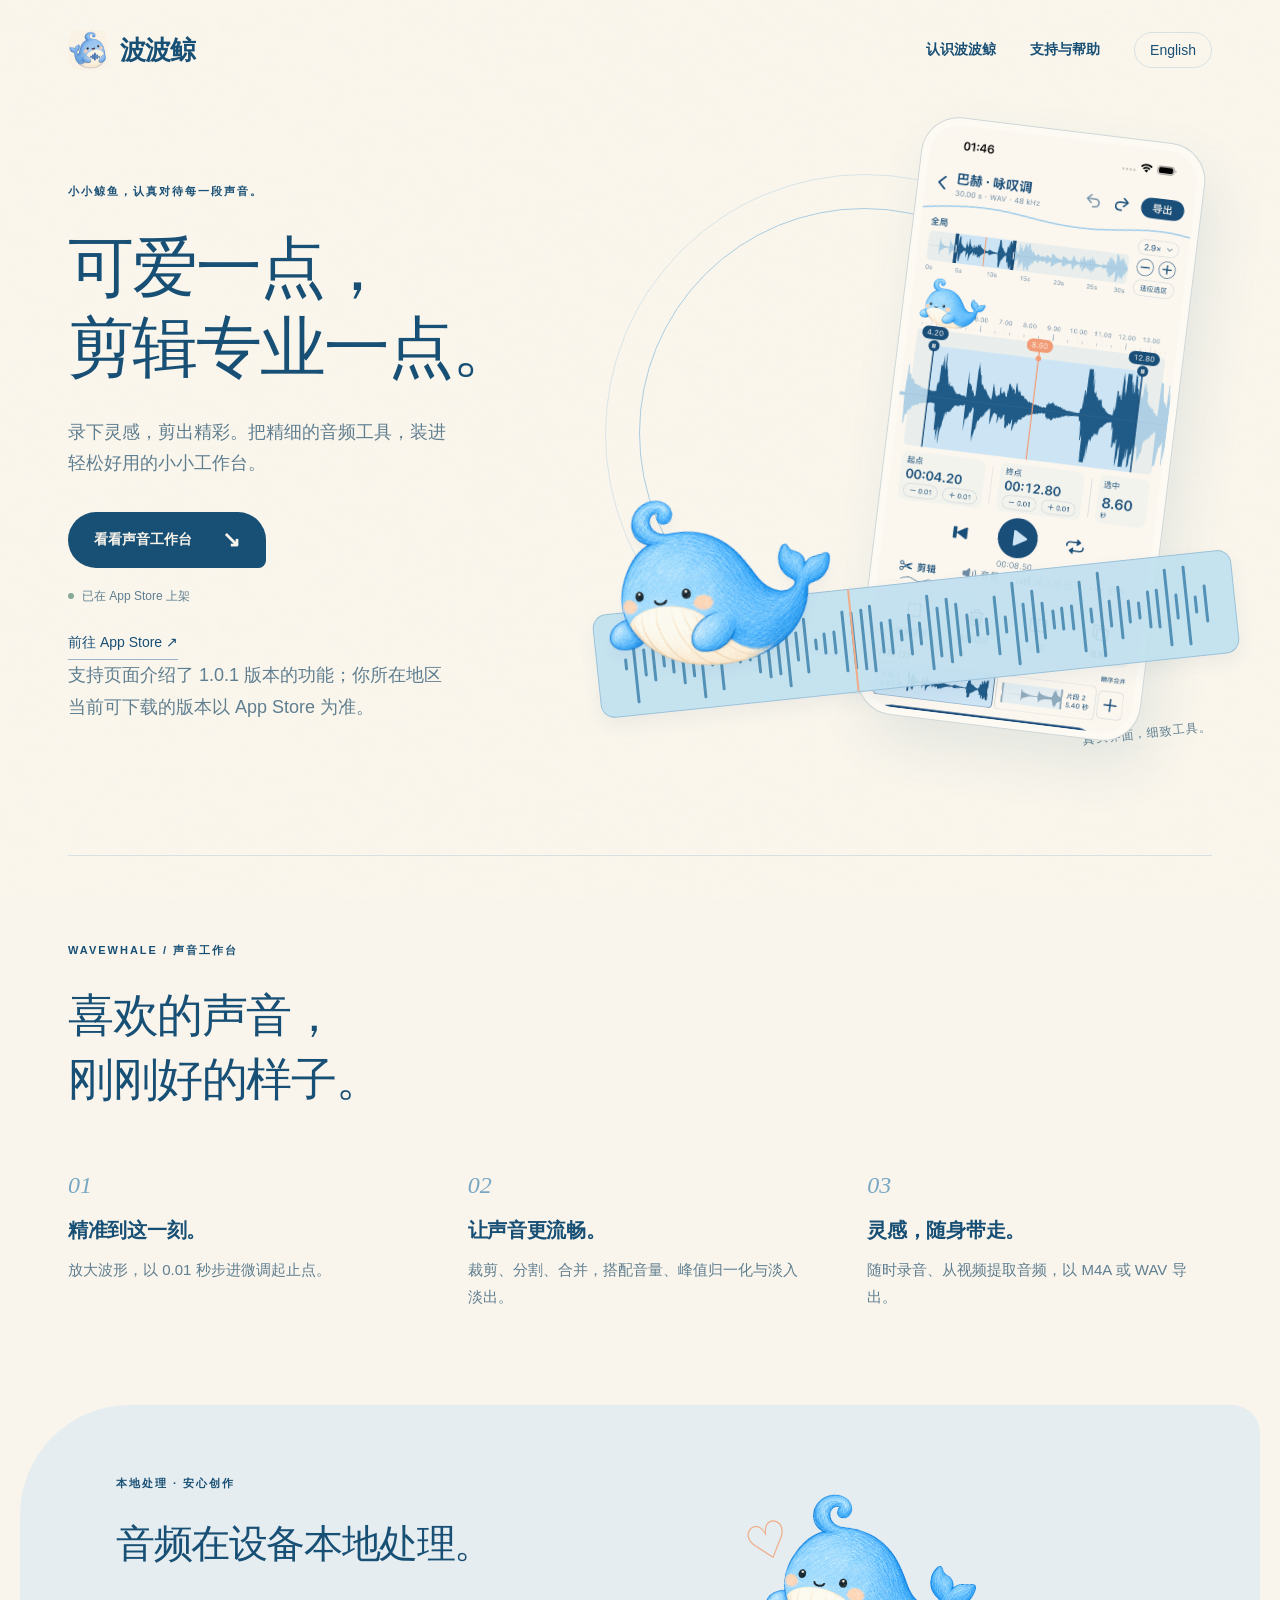
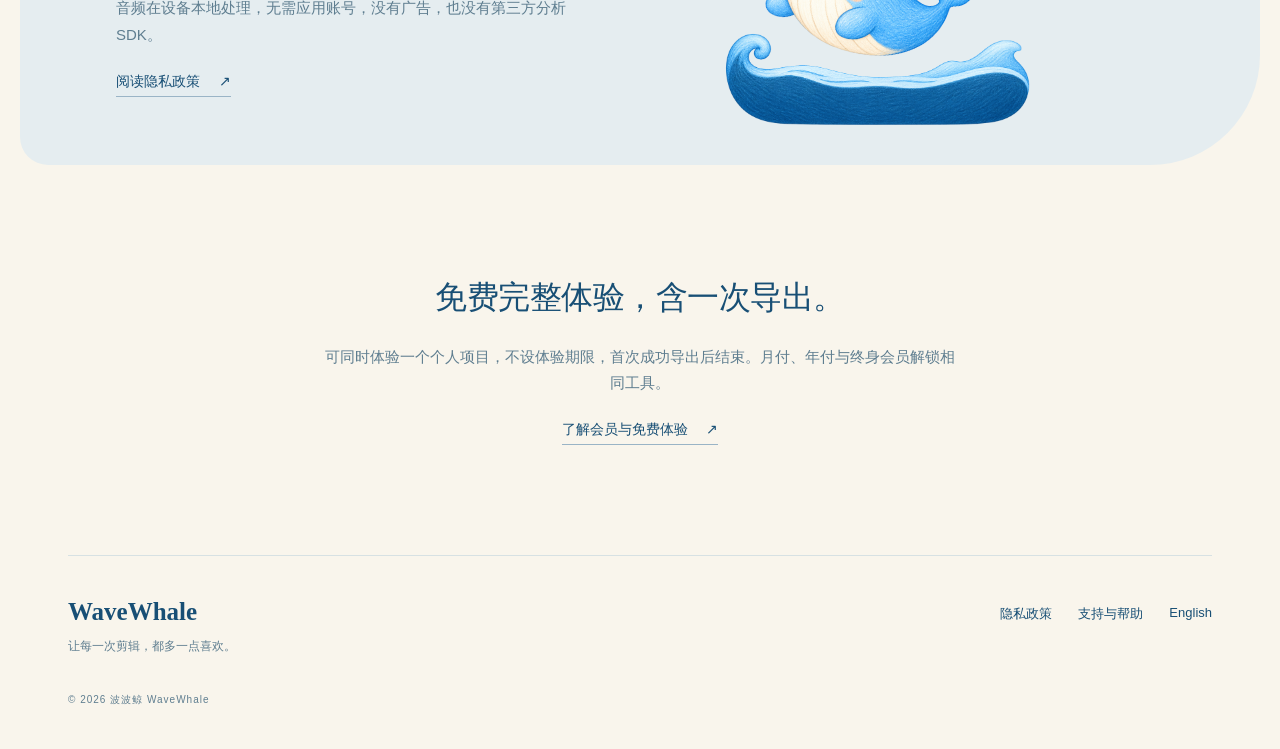
==== commit f5aab23c: "Update Chinese support, privacy and open-source pages for 1.0.1" ====
--- a/zh/index.html
+++ b/zh/index.html
@@ -1 +1 @@
-<!doctype html><html lang="zh-Hans"><head><meta charset="utf-8"><meta name="viewport" content="width=device-width,initial-scale=1"><title>波波鲸 WaveWhale｜可爱又专业的音频剪辑</title><meta name="description" content="录下灵感，剪出精彩。把精细的音频工具，装进轻松好用的小小工作台。"><meta name="theme-color" content="#f9f5ec"><link rel="canonical" href="https://fzelinda.github.io/wavewhale/zh/index.html"><link rel="alternate" hreflang="en" href="https://fzelinda.github.io/wavewhale/index.html"><link rel="alternate" hreflang="zh-Hans" href="https://fzelinda.github.io/wavewhale/zh/index.html"><link rel="alternate" hreflang="x-default" href="https://fzelinda.github.io/wavewhale/index.html"><meta property="og:title" content="波波鲸 WaveWhale｜可爱又专业的音频剪辑"><meta property="og:description" content="录下灵感，剪出精彩。把精细的音频工具，装进轻松好用的小小工作台。"><meta property="og:type" content="website"><meta property="og:url" content="https://fzelinda.github.io/wavewhale/zh/index.html"><meta property="og:image" content="https://fzelinda.github.io/wavewhale/assets/icon.png"><meta name="twitter:card" content="summary"><link rel="icon" href="../assets/icon.png"><link rel="apple-touch-icon" href="../assets/icon.png"><link rel="stylesheet" href="../styles.css"></head><body><a class="skip" href="#main">跳到内容</a><header><a class="brand" href="index.html"><img src="../assets/icon.png" width="40" height="40" alt=""><span>波波鲸</span></a><nav aria-label="主导航"><a href="index.html#studio">认识波波鲸</a><a href="support.html">支持与帮助</a><a class="lang" href="../index.html" lang="en">English</a></nav></header><main id="main"><section class="hero"><div class="hero-copy"><p class="eyebrow">小小鲸鱼，认真对待每一段声音。</p><h1>可爱一点，<br>剪辑专业一点。</h1><p class="intro">录下灵感，剪出精彩。把精细的音频工具，装进轻松好用的小小工作台。</p><a class="button" href="#studio">看看声音工作台 <span aria-hidden="true">↘</span></a><span class="launch"><i></i>即将登陆 iPhone 和 iPad</span></div><div class="hero-scene" aria-label="波波鲸编辑界面"><span class="orbit orbit-a"></span><span class="orbit orbit-b"></span><div class="phone"><img src="../assets/editor-zh.png" width="1178" height="2556" alt="波波鲸真实编辑界面：波形、选区、裁剪与片段工具"></div><div class="sound-ribbon" aria-hidden="true"><div class="bars"><i style="--h:12%;--d:0.0s"></i><i style="--h:79%;--d:0.07s"></i><i style="--h:28%;--d:0.14s"></i><i style="--h:39%;--d:0.21000000000000002s"></i><i style="--h:14%;--d:0.28s"></i><i style="--h:28%;--d:0.35000000000000003s"></i><i style="--h:51%;--d:0.42000000000000004s"></i><i style="--h:40%;--d:0.49000000000000005s"></i><i style="--h:82%;--d:0.56s"></i><i style="--h:21%;--d:0.6300000000000001s"></i><i style="--h:70%;--d:0.7000000000000001s"></i><i style="--h:18%;--d:0.77s"></i><i style="--h:22%;--d:0.8400000000000001s"></i><i style="--h:19%;--d:0.9100000000000001s"></i><i style="--h:45%;--d:0.9800000000000001s"></i><i style="--h:57%;--d:1.05s"></i><i style="--h:52%;--d:1.12s"></i><i style="--h:78%;--d:1.1900000000000002s"></i><i style="--h:29%;--d:1.2600000000000002s"></i><i style="--h:55%;--d:1.33s"></i><i style="--h:12%;--d:1.4000000000000001s"></i><i style="--h:21%;--d:1.4700000000000002s"></i><i style="--h:24%;--d:1.54s"></i><i style="--h:61%;--d:1.61s"></i><i style="--h:56%;--d:1.6800000000000002s"></i><i style="--h:61%;--d:1.7500000000000002s"></i><i style="--h:67%;--d:1.8200000000000003s"></i><i style="--h:31%;--d:1.8900000000000001s"></i><i style="--h:36%;--d:1.9600000000000002s"></i><i style="--h:12%;--d:2.0300000000000002s"></i><i style="--h:41%;--d:2.1s"></i><i style="--h:23%;--d:2.1700000000000004s"></i><i style="--h:75%;--d:2.24s"></i><i style="--h:50%;--d:2.31s"></i><i style="--h:65%;--d:2.3800000000000003s"></i><i style="--h:53%;--d:2.45s"></i><i style="--h:29%;--d:2.5200000000000005s"></i><i style="--h:17%;--d:2.5900000000000003s"></i><i style="--h:17%;--d:2.66s"></i><i style="--h:58%;--d:2.7300000000000004s"></i><i style="--h:17%;--d:2.8000000000000003s"></i><i style="--h:83%;--d:2.87s"></i><i style="--h:40%;--d:2.9400000000000004s"></i><i style="--h:62%;--d:3.0100000000000002s"></i><i style="--h:37%;--d:3.08s"></i><i style="--h:20%;--d:3.1500000000000004s"></i><i style="--h:24%;--d:3.22s"></i><i style="--h:26%;--d:3.2900000000000005s"></i><i style="--h:71%;--d:3.3600000000000003s"></i><i style="--h:15%;--d:3.43s"></i><i style="--h:84%;--d:3.5000000000000004s"></i><i style="--h:28%;--d:3.5700000000000003s"></i><i style="--h:53%;--d:3.6400000000000006s"></i><i style="--h:23%;--d:3.7100000000000004s"></i><i style="--h:17%;--d:3.7800000000000002s"></i><i style="--h:38%;--d:3.8500000000000005s"></i><i style="--h:39%;--d:3.9200000000000004s"></i><i style="--h:77%;--d:3.99s"></i><i style="--h:26%;--d:4.0600000000000005s"></i><i style="--h:79%;--d:4.130000000000001s"></i><i style="--h:18%;--d:4.2s"></i><i style="--h:38%;--d:4.2700000000000005s"></i></div><span class="ribbon-head"></span></div><img class="scene-whale" src="../assets/whale.png" alt="" width="1254" height="1254"><span class="scene-note">真实界面，细致工具。</span></div></section><section class="studio" id="studio"><p class="eyebrow">WAVEWHALE / 声音工作台</p><h2>喜欢的声音，<br>刚刚好的样子。</h2><div class="features"><article><span class="number">01</span><h3>精准到这一刻。</h3><p>放大波形，以 0.01 秒步进微调起止点。</p></article><article><span class="number">02</span><h3>让声音更流畅。</h3><p>裁剪、分割、合并，搭配音量、峰值归一化与淡入淡出。</p></article><article><span class="number">03</span><h3>灵感，随身带走。</h3><p>随时录音、从视频提取音频，以 M4A 或 WAV 导出。</p></article></div></section><section class="privacy-feature"><div><span class="eyebrow">本地处理 · 安心创作</span><h2>音频在设备本地处理。</h2><p>音频在设备本地处理，无需应用账号，没有广告，也没有第三方分析 SDK。</p><a class="text-link" href="privacy.html">阅读隐私政策 <span aria-hidden="true">↗</span></a></div><div class="privacy-art" aria-hidden="true"><img src="../assets/whale.png" width="1254" height="1254"><span class="lock">♡</span><img class="small-wave" src="../assets/wave.png" width="1860" height="846"></div></section><section class="try"><h2>免费完整体验，含一次导出。</h2><p>可同时体验一个个人项目，不设体验期限，首次成功导出后结束。月付、年付与终身会员解锁相同工具。</p><a class="text-link" href="support.html#membership">了解会员与免费体验 <span aria-hidden="true">↗</span></a></section></main><footer><div class="footer-brand">WaveWhale<span>让每一次剪辑，都多一点喜欢。</span></div><div><a href="privacy.html">隐私政策</a><a href="support.html">支持与帮助</a><a href="../index.html">English</a></div><small>© 2026 波波鲸 WaveWhale</small></footer></body></html>
+<!doctype html><html lang="zh-Hans"><head><meta charset="utf-8"><meta name="viewport" content="width=device-width,initial-scale=1"><title>波波鲸 WaveWhale｜可爱又专业的音频剪辑</title><meta name="description" content="录下灵感，剪出精彩。把精细的音频工具，装进轻松好用的小小工作台。"><meta name="theme-color" content="#f9f5ec"><link rel="canonical" href="https://fzelinda.github.io/wavewhale/zh/index.html"><link rel="alternate" hreflang="en" href="https://fzelinda.github.io/wavewhale/index.html"><link rel="alternate" hreflang="zh-Hans" href="https://fzelinda.github.io/wavewhale/zh/index.html"><link rel="alternate" hreflang="x-default" href="https://fzelinda.github.io/wavewhale/index.html"><meta property="og:title" content="波波鲸 WaveWhale｜可爱又专业的音频剪辑"><meta property="og:description" content="录下灵感，剪出精彩。把精细的音频工具，装进轻松好用的小小工作台。"><meta property="og:type" content="website"><meta property="og:url" content="https://fzelinda.github.io/wavewhale/zh/index.html"><meta property="og:image" content="https://fzelinda.github.io/wavewhale/assets/icon.png"><meta name="twitter:card" content="summary"><link rel="icon" href="../assets/icon.png"><link rel="apple-touch-icon" href="../assets/icon.png"><link rel="stylesheet" href="../styles.css"></head><body><a class="skip" href="#main">跳到内容</a><header><a class="brand" href="index.html"><img src="../assets/icon.png" width="40" height="40" alt=""><span>波波鲸</span></a><nav aria-label="主导航"><a href="index.html#studio">认识波波鲸</a><a href="support.html">支持与帮助</a><a class="lang" href="../index.html" lang="en">English</a></nav></header><main id="main"><section class="hero"><div class="hero-copy"><p class="eyebrow">小小鲸鱼，认真对待每一段声音。</p><h1>可爱一点，<br>剪辑专业一点。</h1><p class="intro">录下灵感，剪出精彩。把精细的音频工具，装进轻松好用的小小工作台。</p><a class="button" href="#studio">看看声音工作台 <span aria-hidden="true">↘</span></a><span class="launch"><i></i>已在 App Store 上架</span><p><a class="text-link" href="https://apps.apple.com/app/id6817888319">前往 App Store ↗</a></p><p class="intro">支持页面介绍了 1.0.1 版本的功能；你所在地区当前可下载的版本以 App Store 为准。</p></div><div class="hero-scene" aria-label="波波鲸编辑界面"><span class="orbit orbit-a"></span><span class="orbit orbit-b"></span><div class="phone"><img src="../assets/editor-zh.png" width="1178" height="2556" alt="波波鲸真实编辑界面：波形、选区、裁剪与片段工具"></div><div class="sound-ribbon" aria-hidden="true"><div class="bars"><i style="--h:12%;--d:0.0s"></i><i style="--h:79%;--d:0.07s"></i><i style="--h:28%;--d:0.14s"></i><i style="--h:39%;--d:0.21000000000000002s"></i><i style="--h:14%;--d:0.28s"></i><i style="--h:28%;--d:0.35000000000000003s"></i><i style="--h:51%;--d:0.42000000000000004s"></i><i style="--h:40%;--d:0.49000000000000005s"></i><i style="--h:82%;--d:0.56s"></i><i style="--h:21%;--d:0.6300000000000001s"></i><i style="--h:70%;--d:0.7000000000000001s"></i><i style="--h:18%;--d:0.77s"></i><i style="--h:22%;--d:0.8400000000000001s"></i><i style="--h:19%;--d:0.9100000000000001s"></i><i style="--h:45%;--d:0.9800000000000001s"></i><i style="--h:57%;--d:1.05s"></i><i style="--h:52%;--d:1.12s"></i><i style="--h:78%;--d:1.1900000000000002s"></i><i style="--h:29%;--d:1.2600000000000002s"></i><i style="--h:55%;--d:1.33s"></i><i style="--h:12%;--d:1.4000000000000001s"></i><i style="--h:21%;--d:1.4700000000000002s"></i><i style="--h:24%;--d:1.54s"></i><i style="--h:61%;--d:1.61s"></i><i style="--h:56%;--d:1.6800000000000002s"></i><i style="--h:61%;--d:1.7500000000000002s"></i><i style="--h:67%;--d:1.8200000000000003s"></i><i style="--h:31%;--d:1.8900000000000001s"></i><i style="--h:36%;--d:1.9600000000000002s"></i><i style="--h:12%;--d:2.0300000000000002s"></i><i style="--h:41%;--d:2.1s"></i><i style="--h:23%;--d:2.1700000000000004s"></i><i style="--h:75%;--d:2.24s"></i><i style="--h:50%;--d:2.31s"></i><i style="--h:65%;--d:2.3800000000000003s"></i><i style="--h:53%;--d:2.45s"></i><i style="--h:29%;--d:2.5200000000000005s"></i><i style="--h:17%;--d:2.5900000000000003s"></i><i style="--h:17%;--d:2.66s"></i><i style="--h:58%;--d:2.7300000000000004s"></i><i style="--h:17%;--d:2.8000000000000003s"></i><i style="--h:83%;--d:2.87s"></i><i style="--h:40%;--d:2.9400000000000004s"></i><i style="--h:62%;--d:3.0100000000000002s"></i><i style="--h:37%;--d:3.08s"></i><i style="--h:20%;--d:3.1500000000000004s"></i><i style="--h:24%;--d:3.22s"></i><i style="--h:26%;--d:3.2900000000000005s"></i><i style="--h:71%;--d:3.3600000000000003s"></i><i style="--h:15%;--d:3.43s"></i><i style="--h:84%;--d:3.5000000000000004s"></i><i style="--h:28%;--d:3.5700000000000003s"></i><i style="--h:53%;--d:3.6400000000000006s"></i><i style="--h:23%;--d:3.7100000000000004s"></i><i style="--h:17%;--d:3.7800000000000002s"></i><i style="--h:38%;--d:3.8500000000000005s"></i><i style="--h:39%;--d:3.9200000000000004s"></i><i style="--h:77%;--d:3.99s"></i><i style="--h:26%;--d:4.0600000000000005s"></i><i style="--h:79%;--d:4.130000000000001s"></i><i style="--h:18%;--d:4.2s"></i><i style="--h:38%;--d:4.2700000000000005s"></i></div><span class="ribbon-head"></span></div><img class="scene-whale" src="../assets/whale.png" alt="" width="1254" height="1254"><span class="scene-note">真实界面，细致工具。</span></div></section><section class="studio" id="studio"><p class="eyebrow">WAVEWHALE / 声音工作台</p><h2>喜欢的声音，<br>刚刚好的样子。</h2><div class="features"><article><span class="number">01</span><h3>精准到这一刻。</h3><p>放大波形，以 0.01 秒步进微调起止点。</p></article><article><span class="number">02</span><h3>让声音更流畅。</h3><p>裁剪、分割、合并，搭配音量、峰值归一化与淡入淡出。</p></article><article><span class="number">03</span><h3>灵感，随身带走。</h3><p>随时录音、从视频提取音频，以 M4A 或 WAV 导出。</p></article></div></section><section class="privacy-feature"><div><span class="eyebrow">本地处理 · 安心创作</span><h2>音频在设备本地处理。</h2><p>音频在设备本地处理，无需应用账号，没有广告，也没有第三方分析 SDK。</p><a class="text-link" href="privacy.html">阅读隐私政策 <span aria-hidden="true">↗</span></a></div><div class="privacy-art" aria-hidden="true"><img src="../assets/whale.png" width="1254" height="1254"><span class="lock">♡</span><img class="small-wave" src="../assets/wave.png" width="1860" height="846"></div></section><section class="try"><h2>免费完整体验，含一次导出。</h2><p>可同时体验一个个人项目，不设体验期限，首次成功导出后结束。月付、年付与终身会员解锁相同工具。</p><a class="text-link" href="support.html#membership">了解会员与免费体验 <span aria-hidden="true">↗</span></a></section></main><footer><div class="footer-brand">WaveWhale<span>让每一次剪辑，都多一点喜欢。</span></div><div><a href="privacy.html">隐私政策</a><a href="support.html">支持与帮助</a><a href="../index.html">English</a></div><small>© 2026 波波鲸 WaveWhale</small></footer></body></html>
